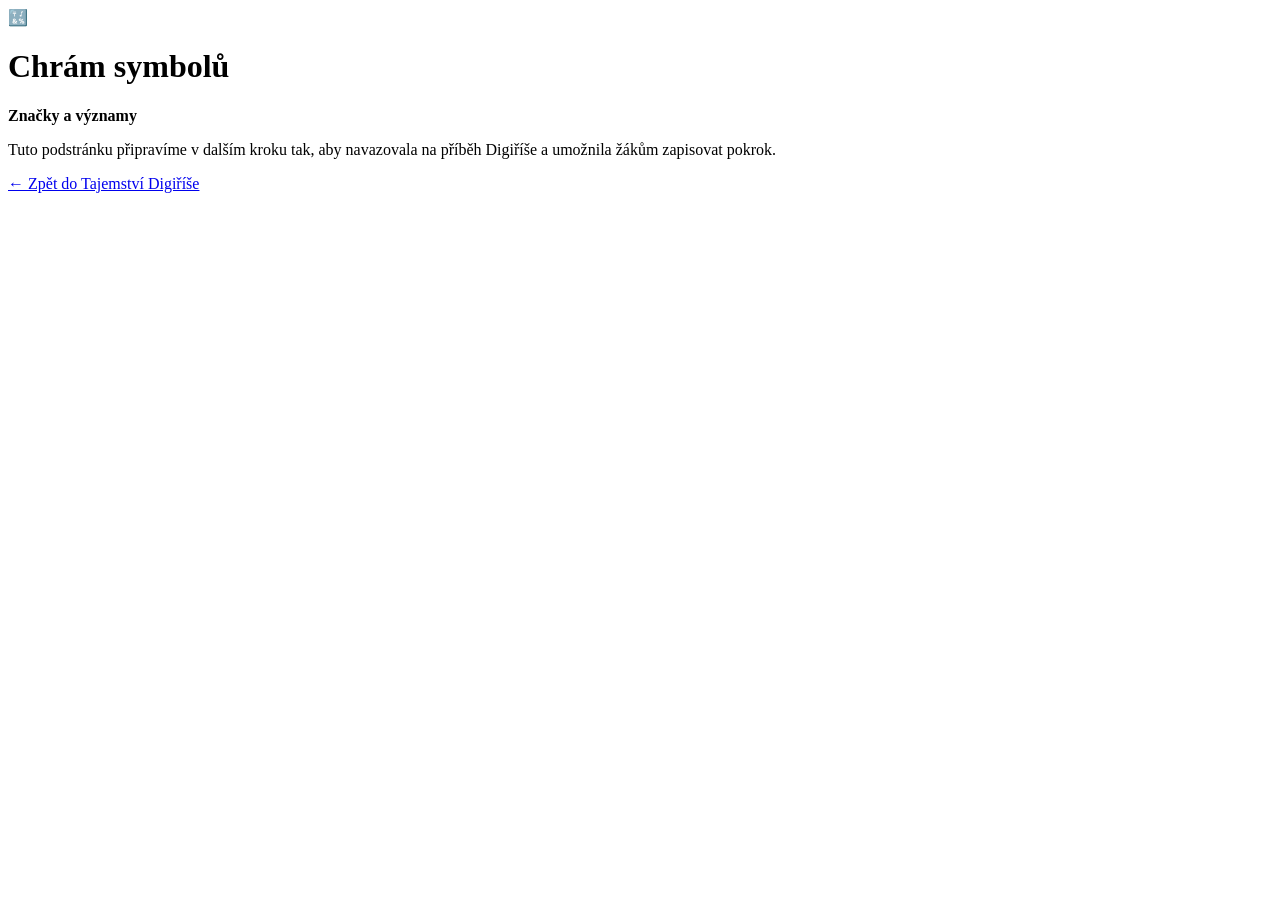
==== chram-symbolu.html @ 60c0bc9e "Add files via upload" ====
<!DOCTYPE html>
<html lang="cs">
<head>
  <meta charset="utf-8">
  <meta name="viewport" content="width=device-width, initial-scale=1">
  <title>Chrám symbolů</title>
  <link rel="stylesheet" href="style.css">
</head>
<body>
  <div class="page-wrap">
    <div class="shell">
      <div class="placeholder-page">
        <div class="placeholder-card">
          <div class="placeholder-emoji">🔣</div>
          <h1>Chrám symbolů</h1>
          <p><strong>Značky a významy</strong></p>
          <p>Tuto podstránku připravíme v dalším kroku tak, aby navazovala na příběh Digiříše a umožnila žákům zapisovat pokrok.</p>
          <p class="small-note"><a class="back-link" href="index.html">← Zpět do Tajemství Digiříše</a></p>
        </div>
      </div>
    </div>
  </div>
</body>
</html>
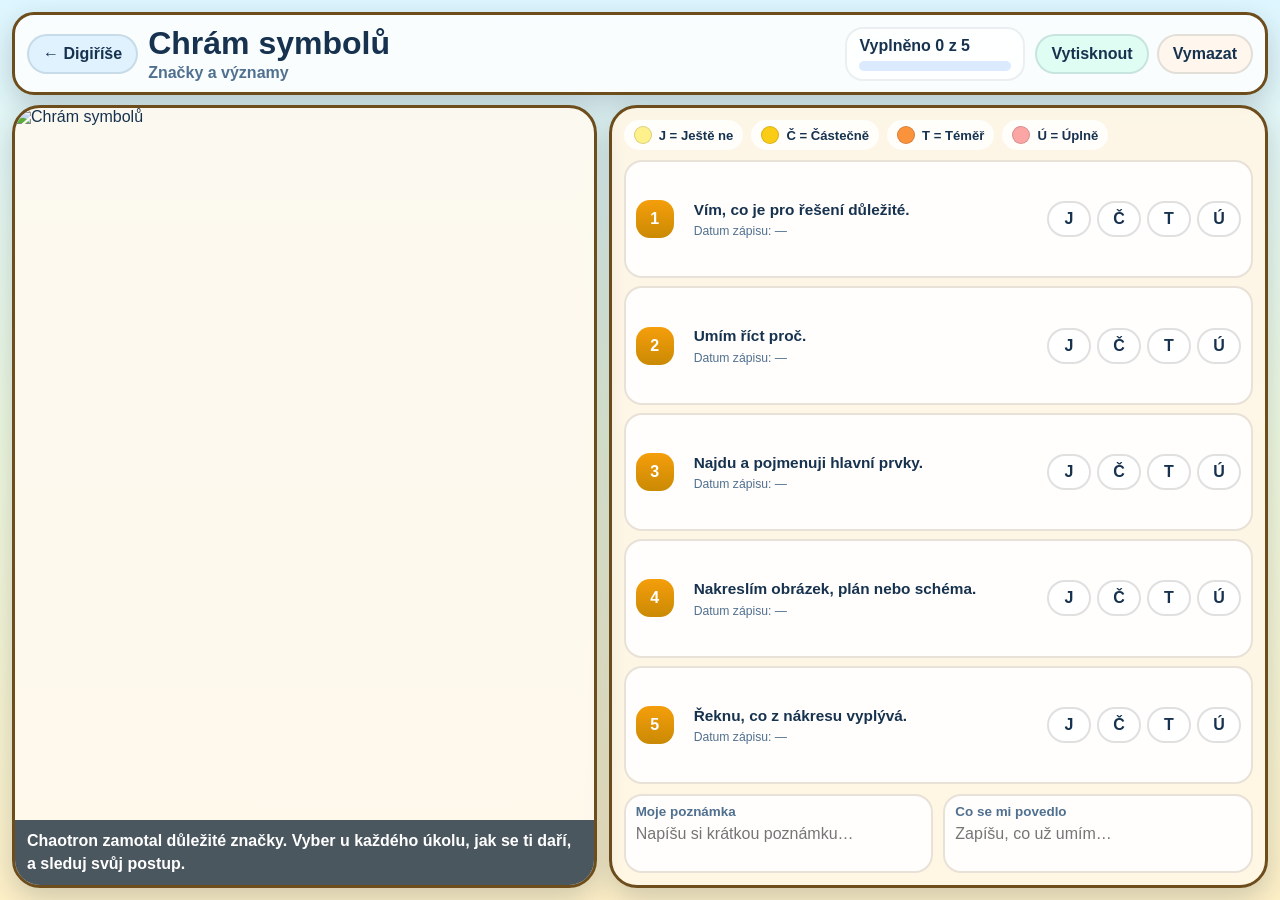
==== commit 794a6844: "Add files via upload" ====
--- a/chram-symbolu.html
+++ b/chram-symbolu.html
@@ -1,24 +1,14 @@
-<!DOCTYPE html>
+<!doctype html>
 <html lang="cs">
 <head>
   <meta charset="utf-8">
   <meta name="viewport" content="width=device-width, initial-scale=1">
-  <title>Chrám symbolů</title>
+  <title>Chrám symbolů | Tajemství Digiříše</title>
   <link rel="stylesheet" href="style.css">
 </head>
-<body>
-  <div class="page-wrap">
-    <div class="shell">
-      <div class="placeholder-page">
-        <div class="placeholder-card">
-          <div class="placeholder-emoji">🔣</div>
-          <h1>Chrám symbolů</h1>
-          <p><strong>Značky a významy</strong></p>
-          <p>Tuto podstránku připravíme v dalším kroku tak, aby navazovala na příběh Digiříše a umožnila žákům zapisovat pokrok.</p>
-          <p class="small-note"><a class="back-link" href="index.html">← Zpět do Tajemství Digiříše</a></p>
-        </div>
-      </div>
-    </div>
-  </div>
+<body class="no-scroll" data-view="page" data-page="chram-symbolu">
+  <div class="page-shell" id="page-app"></div>
+  <script src="data.js"></script>
+  <script src="script.js"></script>
 </body>
-</html>
+</html>
--- a/style.css
+++ b/style.css
@@ -0,0 +1,128 @@
+
+:root {
+  --paper: #fff8e8;
+  --ink: #16324f;
+  --line: #6e4d1d;
+  --panel: rgba(255, 250, 240, 0.90);
+  --shadow: 0 10px 28px rgba(15, 35, 55, 0.20);
+  --radius-xl: 28px;
+  --radius-lg: 22px;
+  --radius-md: 16px;
+  --soft: #f4efe2;
+  --sky: #d9f3ff;
+  --bg: linear-gradient(180deg, #def6ff 0%, #eef8df 48%, #fef0c7 100%);
+  --muted: #50708f;
+  --card-height: clamp(168px, 19vh, 210px);
+  --button-height: 36px;
+  font-family: "Trebuchet MS", "Segoe UI", Arial, sans-serif;
+}
+* { box-sizing: border-box; }
+html, body { margin: 0; padding: 0; min-height: 100%; background: var(--bg); color: var(--ink); }
+a { color: inherit; text-decoration: none; }
+button, input, textarea { font: inherit; }
+body.no-scroll { height: 100vh; overflow: hidden; }
+.site-shell { height: 100vh; max-width: 1500px; margin: 0 auto; padding: 14px; }
+.main-frame { height: 100%; display: grid; grid-template-rows: minmax(220px, 30vh) minmax(0, 1fr); gap: 14px; }
+.hero { position: relative; display: grid; grid-template-columns: 1.15fr 0.85fr; gap: 14px; }
+.hero-card,.poster-card,.grid-card,.page-panel,.summary-panel { border: 3px solid var(--line); border-radius: var(--radius-xl); background: var(--panel); box-shadow: var(--shadow); }
+.hero-card { padding: 18px 20px; display: grid; grid-template-rows: auto auto 1fr auto; gap: 12px; min-height: 0; backdrop-filter: blur(4px); }
+.hero-badge { display: inline-flex; align-items: center; gap: 8px; width: max-content; padding: 8px 14px; border-radius: 999px; background: #d6f6d8; color: #19714b; font-size: 0.82rem; font-weight: 800; letter-spacing: 0.05em; text-transform: uppercase; }
+.hero-title { margin: 0; font-size: clamp(2rem, 4.4vw, 3.9rem); line-height: 0.95; color: #6e4712; }
+.hero-story { display: grid; grid-template-columns: 1.25fr 0.75fr; gap: 12px; min-height: 0; }
+.hero-text { border: 2px solid #bfdcec; border-radius: var(--radius-lg); background: rgba(255,255,255,0.88); padding: 14px 16px; line-height: 1.55; font-size: clamp(0.94rem, 1.35vw, 1.02rem); overflow: hidden; }
+.hero-text p { margin: 0 0 10px; }
+.hero-text p:last-child { margin-bottom: 0; }
+.hero-mini-panels { display: grid; gap: 10px; align-content: start; }
+.mini-panel { border-radius: var(--radius-md); padding: 12px 14px; border: 2px solid #c7deec; background: rgba(245,250,255,0.86); }
+.mini-panel h3 { margin: 0 0 6px; font-size: 0.82rem; text-transform: uppercase; letter-spacing: 0.05em; }
+.mini-panel p { margin: 0; line-height: 1.45; font-weight: 700; }
+.poster-card { position: relative; overflow: hidden; min-height: 0; }
+.poster-card img,.illustration img { width: 100%; height: 100%; object-fit: cover; display: block; }
+.poster-overlay { position: absolute; inset: auto 14px 14px 14px; padding: 10px 14px; border-radius: 18px; background: rgba(17, 33, 47, 0.65); color: white; font-weight: 800; line-height: 1.35; font-size: 0.96rem; backdrop-filter: blur(4px); }
+.grid-wrap { min-height: 0; }
+.grid-title { margin: 0 0 10px; font-size: clamp(1.6rem, 2.2vw, 2.4rem); }
+.grid-subtitle { margin: 0 0 12px; color: var(--muted); }
+.home-grid { display: grid; grid-template-columns: repeat(5, 1fr); grid-auto-rows: minmax(0, 1fr); gap: 12px; height: calc(100% - 46px); }
+.grid-card { position: relative; overflow: hidden; height: 100%; min-height: var(--card-height); }
+.grid-card.plan { border-color: #1d4ed8; background: linear-gradient(180deg, rgba(221,240,255,0.95) 0%, rgba(235,248,255,0.95) 100%); box-shadow: 0 14px 34px rgba(37, 99, 235, 0.23); }
+.card-bg { position: absolute; inset: 0; background-size: cover; background-position: center; opacity: 0.18; transform: scale(1.06); }
+.grid-card.plan .card-bg { opacity: 0.14; }
+.card-body { position: relative; z-index: 1; display: grid; grid-template-rows: auto auto 1fr auto; gap: 8px; height: 100%; padding: 14px; }
+.card-top { display: flex; align-items: start; justify-content: space-between; gap: 8px; }
+.card-icon { width: 42px; height: 42px; border-radius: 14px; display: grid; place-items: center; background: rgba(255,255,255,0.78); border: 2px solid rgba(110,77,29,0.25); font-size: 1.2rem; }
+.card-badge { padding: 5px 10px; border-radius: 999px; background: rgba(22,163,74,0.12); color: #19714b; font-size: 0.72rem; font-weight: 900; }
+.card-title { margin: 0; font-size: clamp(1.02rem, 1.35vw, 1.34rem); line-height: 1.05; }
+.card-subtitle { color: var(--muted); font-size: 0.87rem; font-weight: 700; }
+.card-description { margin: 0; color: #334a61; font-size: 0.9rem; line-height: 1.36; align-self: start; }
+.card-footer { display: flex; justify-content: space-between; align-items: center; gap: 8px; font-size: 0.85rem; font-weight: 900; color: #1d4ed8; }
+.plan-quick-stats { display: grid; grid-template-columns: repeat(2, minmax(0, 1fr)); gap: 6px; font-size: 0.78rem; }
+.quick-chip { border-radius: 12px; padding: 6px 8px; background: rgba(255,255,255,0.78); font-weight: 800; }
+.page-shell { height: 100vh; max-width: 1500px; margin: 0 auto; padding: 12px; display: grid; grid-template-rows: auto minmax(0, 1fr); gap: 10px; }
+.page-header { display: grid; grid-template-columns: auto 1fr auto auto; gap: 10px; align-items: center; padding: 10px 12px; background: rgba(255,255,255,0.82); border-radius: 22px; border: 3px solid var(--line); box-shadow: var(--shadow); }
+.header-home,.header-print,.header-reset { display: inline-flex; align-items: center; justify-content: center; gap: 8px; height: 40px; padding: 0 14px; border-radius: 999px; border: 2px solid rgba(22,50,79,0.12); background: #ffffff; color: var(--ink); font-weight: 800; cursor: pointer; }
+.header-home { background: #e0f2fe; }
+.header-print { background: #e0fdf4; }
+.header-reset { background: #fff7ed; }
+.header-title { min-width: 0; }
+.header-title h1 { margin: 0; font-size: clamp(1.35rem, 2.5vw, 2rem); }
+.header-title p { margin: 2px 0 0; color: var(--muted); font-weight: 700; }
+.header-progress { min-width: 180px; border-radius: 18px; padding: 8px 12px; background: rgba(255,255,255,0.86); border: 2px solid rgba(22,50,79,0.08); }
+.progress-line { height: 10px; border-radius: 999px; background: #dbeafe; overflow: hidden; margin-top: 6px; }
+.progress-line > span { display: block; height: 100%; background: linear-gradient(90deg, var(--accent), var(--accent2)); border-radius: inherit; }
+.page-main { min-height: 0; display: grid; grid-template-columns: 0.94fr 1.06fr; gap: 12px; }
+.illustration { min-height: 0; position: relative; overflow: hidden; display: grid; grid-template-rows: 1fr auto; }
+.illustration-visual { min-height: 0; overflow: hidden; }
+.illustration-caption { padding: 10px 12px; background: rgba(13, 31, 47, 0.74); color: white; font-weight: 700; line-height: 1.4; }
+.page-panel { min-height: 0; display: grid; grid-template-rows: auto minmax(0, 1fr) auto; gap: 10px; padding: 12px; background: rgba(255, 247, 230, 0.92); }
+.legend { display: flex; flex-wrap: wrap; gap: 8px; }
+.legend span { display: inline-flex; align-items: center; gap: 7px; border-radius: 999px; padding: 6px 10px; background: rgba(255,255,255,0.85); font-size: 0.82rem; font-weight: 800; }
+.legend b { width: 18px; height: 18px; border-radius: 999px; display: inline-block; border: 1px solid rgba(0,0,0,0.14); }
+.task-list { display: grid; gap: 8px; min-height: 0; }
+.task-row { display: grid; grid-template-columns: 48px minmax(0, 1fr) auto; gap: 10px; align-items: center; border-radius: 18px; border: 2px solid rgba(110,77,29,0.16); background: rgba(255,255,255,0.88); padding: 10px; min-height: 0; }
+.task-number { width: 38px; height: 38px; border-radius: 14px; display: grid; place-items: center; background: linear-gradient(180deg, var(--accent2), var(--accent)); color: white; font-weight: 900; font-size: 1rem; }
+.task-text { font-size: clamp(0.92rem, 1.2vw, 1rem); line-height: 1.34; font-weight: 800; }
+.task-actions { display: grid; grid-auto-flow: column; gap: 6px; }
+.rate-btn { min-width: 44px; height: var(--button-height); border-radius: 999px; border: 2px solid rgba(0,0,0,0.12); background: #ffffff; font-weight: 900; cursor: pointer; color: var(--ink); }
+.rate-btn.active { outline: 3px solid rgba(22,50,79,0.22); }
+.rate-btn[data-rating="yet-not"].active { background: #fef08a; }
+.rate-btn[data-rating="partly"].active { background: #facc15; }
+.rate-btn[data-rating="almost"].active { background: #fb923c; color: white; }
+.rate-btn[data-rating="done"].active { background: #fca5a5; }
+.page-footer { display: grid; grid-template-columns: 1fr 1fr; gap: 10px; min-height: 0; }
+.text-box { border-radius: 18px; border: 2px solid rgba(110,77,29,0.16); background: rgba(255,255,255,0.88); display: grid; grid-template-rows: auto 1fr; min-height: 0; overflow: hidden; }
+.text-box label { padding: 8px 10px 0; font-size: 0.84rem; font-weight: 900; color: var(--muted); }
+.text-box textarea { width: 100%; resize: none; min-height: 0; border: 0; outline: 0; background: transparent; padding: 6px 10px 10px; color: var(--ink); }
+.summary-main { min-height: 0; display: grid; grid-template-columns: 1.05fr 0.95fr; gap: 12px; }
+.summary-panel { min-height: 0; padding: 12px; background: rgba(237,246,255,0.92); display: grid; grid-template-rows: auto auto minmax(0, 1fr); gap: 10px; border-color: #1d4ed8; }
+.summary-top { display: grid; grid-template-columns: 1fr auto; gap: 10px; align-items: center; }
+.summary-count { font-size: 1.1rem; font-weight: 900; }
+.summary-grid-wrap { min-height: 0; overflow: auto; padding-right: 4px; }
+.summary-groups { display: grid; gap: 8px; }
+.summary-group { display: grid; grid-template-columns: 170px 1fr auto; gap: 10px; align-items: center; border-radius: 16px; padding: 8px 10px; background: rgba(255,255,255,0.82); border: 2px solid rgba(29,78,216,0.10); }
+.summary-group-name { font-weight: 900; font-size: 0.94rem; }
+.summary-group-date { font-size: 0.76rem; color: var(--muted); text-align: right; }
+.dot-row { display: grid; grid-template-columns: repeat(5, 1fr); gap: 8px; }
+.dot { aspect-ratio: 1; min-width: 22px; border-radius: 10px; background: #eef2ff; border: 2px solid rgba(22,50,79,0.12); }
+.dot[data-rating="yet-not"] { background: #fef08a; }
+.dot[data-rating="partly"] { background: #facc15; }
+.dot[data-rating="almost"] { background: #fb923c; }
+.dot[data-rating="done"] { background: #fca5a5; }
+.summary-side { min-height: 0; display: grid; grid-template-rows: minmax(0, 1fr) auto; gap: 12px; }
+.chart-panel,.area-panel { border: 3px solid var(--line); border-radius: var(--radius-xl); background: rgba(255,248,232,0.92); box-shadow: var(--shadow); padding: 12px; }
+.chart-panel h2,.area-panel h2 { margin: 0 0 10px; font-size: 1.25rem; }
+.chart-grid { display: grid; grid-template-columns: repeat(4, 1fr); gap: 10px; align-items: end; height: 170px; }
+.chart-col { display: grid; gap: 6px; justify-items: center; }
+.chart-bar-wrap { width: 100%; height: 120px; display: flex; align-items: end; }
+.chart-bar { width: 100%; border-radius: 16px 16px 8px 8px; min-height: 6px; }
+.chart-value { font-weight: 900; }
+.chart-label { font-size: 0.78rem; font-weight: 800; text-align: center; }
+.area-list { display: grid; grid-template-columns: repeat(2, minmax(0, 1fr)); gap: 8px; }
+.area-item { border-radius: 16px; border: 2px solid rgba(110,77,29,0.14); background: rgba(255,255,255,0.84); padding: 10px; }
+.area-item strong { display: block; margin-bottom: 4px; }
+.small-progress { height: 8px; border-radius: 999px; overflow: hidden; background: #e0f2fe; }
+.small-progress span { display: block; height: 100%; background: linear-gradient(90deg, var(--accent), var(--accent2)); }
+.area-meta { font-size: 0.76rem; color: var(--muted); margin-top: 6px; }
+@media (max-width: 1250px) { .home-grid { grid-template-columns: repeat(3, 1fr); height: auto; } .main-frame { grid-template-rows: auto auto; height: auto; } body.no-scroll { height: auto; overflow: auto; } }
+@media (max-width: 980px) { .hero,.page-main,.summary-main,.hero-story,.page-footer,.summary-top,.page-header,.area-list { grid-template-columns: 1fr; } .page-shell, .site-shell { height: auto; } body.no-scroll { height: auto; overflow: auto; } .home-grid { grid-template-columns: repeat(2, 1fr); } .task-row { grid-template-columns: 40px minmax(0,1fr); } .task-actions { grid-column: 1 / -1; justify-content: start; } .summary-group { grid-template-columns: 1fr; } .summary-group-date { text-align: left; } }
+@media (max-width: 640px) { .home-grid { grid-template-columns: 1fr; } .grid-card { min-height: 190px; } .chart-grid { height: auto; align-items: start; } .chart-bar-wrap { height: 80px; } }
+@media print { html, body { background: white; } body { overflow: visible; } .header-print, .header-reset, .header-home { display: none; } .page-shell, .site-shell { height: auto; padding: 0; } .page-main, .summary-main { grid-template-columns: 1fr; } }
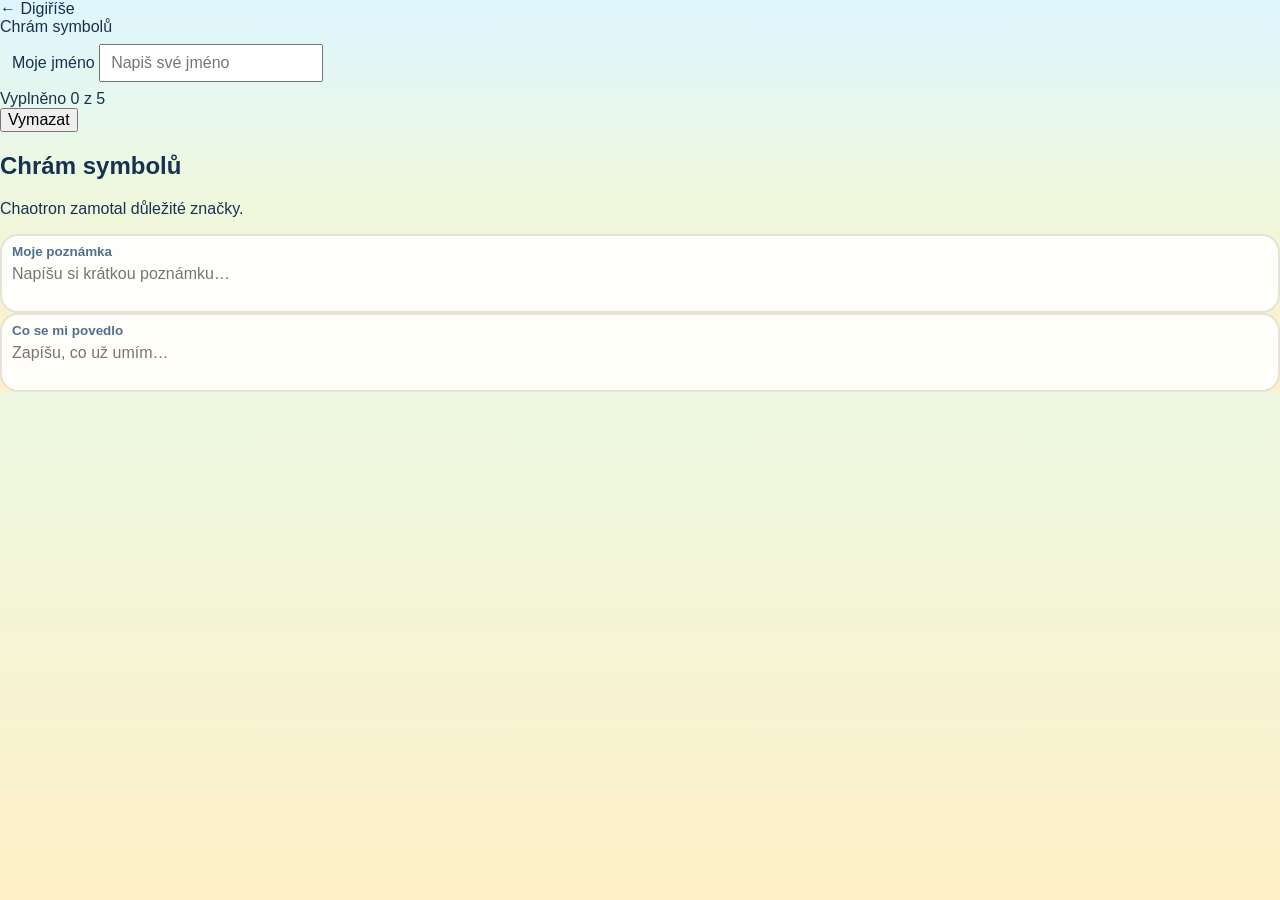
==== commit 377f6ad7: "Add files via upload" ====
--- a/chram-symbolu.html
+++ b/chram-symbolu.html
@@ -3,12 +3,53 @@
 <head>
   <meta charset="utf-8">
   <meta name="viewport" content="width=device-width, initial-scale=1">
-  <title>Chrám symbolů | Tajemství Digiříše</title>
+  <title>Chrám symbolů</title>
   <link rel="stylesheet" href="style.css">
+  <script defer src="data.js"></script>
+  <script defer src="script.js"></script>
 </head>
-<body class="no-scroll" data-view="page" data-page="chram-symbolu">
-  <div class="page-shell" id="page-app"></div>
-  <script src="data.js"></script>
-  <script src="script.js"></script>
+<body class="" data-page="area" data-area="chram-symbolu">
+  <div class="site-frame">
+    
+<div class="area-page">
+  <div class="header-bar">
+    <a class="back-link" href="index.html">← Digiříše</a>
+    <div class="top-title" id="areaPageTitle">Chrám symbolů</div>
+    <div class="header-right">
+      <div class="name-box" style="padding:8px 12px;">
+        <label style="margin-bottom:4px;">Moje jméno</label>
+        <input data-student-name type="text" placeholder="Napiš své jméno" style="padding:8px 10px;font-size:16px;">
+      </div>
+      <div class="progress-pill">Vyplněno <span id="areaProgress">0 z 5</span></div>
+      <button id="resetAreaBtn" class="action-btn secondary">Vymazat</button>
+    </div>
+  </div>
+  <div class="area-body">
+    <section class="visual-panel">
+      <div id="heroVisual" class="visual-bg"></div>
+      <div class="visual-wash"></div>
+      <div class="visual-caption">
+        <h2 id="heroTitle">Chrám symbolů</h2>
+        <p id="heroDesc">Chaotron zamotal důležité značky.</p>
+      </div>
+    </section>
+    <section class="content-panel">
+      <div id="legendTarget"></div>
+      <div id="stepsTarget" class="steps-panel"></div>
+      <div class="text-grid">
+        <div class="text-box">
+          <label for="areaNote">Moje poznámka</label>
+          <textarea id="areaNote" placeholder="Napíšu si krátkou poznámku…"></textarea>
+        </div>
+        <div class="text-box">
+          <label for="areaSuccess">Co se mi povedlo</label>
+          <textarea id="areaSuccess" placeholder="Zapíšu, co už umím…"></textarea>
+        </div>
+      </div>
+    </section>
+  </div>
+</div>
+
+  </div>
 </body>
 </html>
